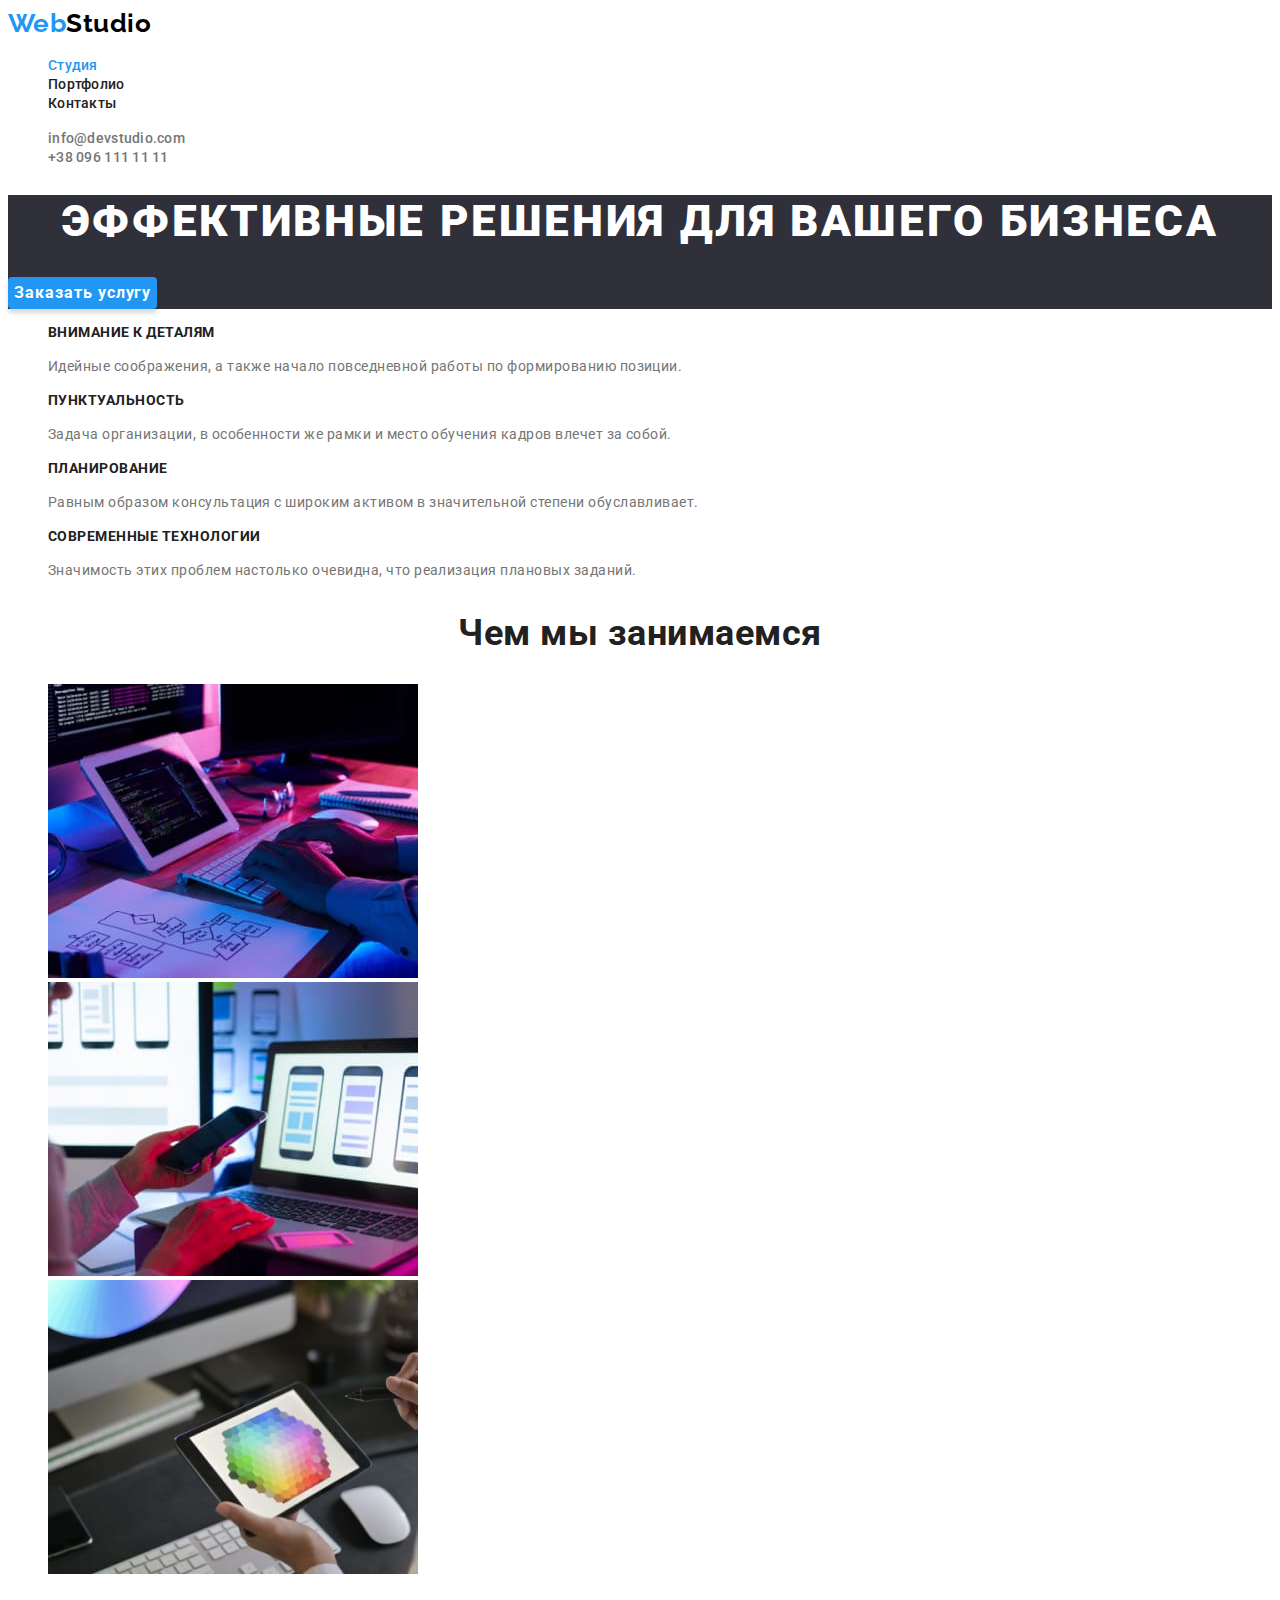
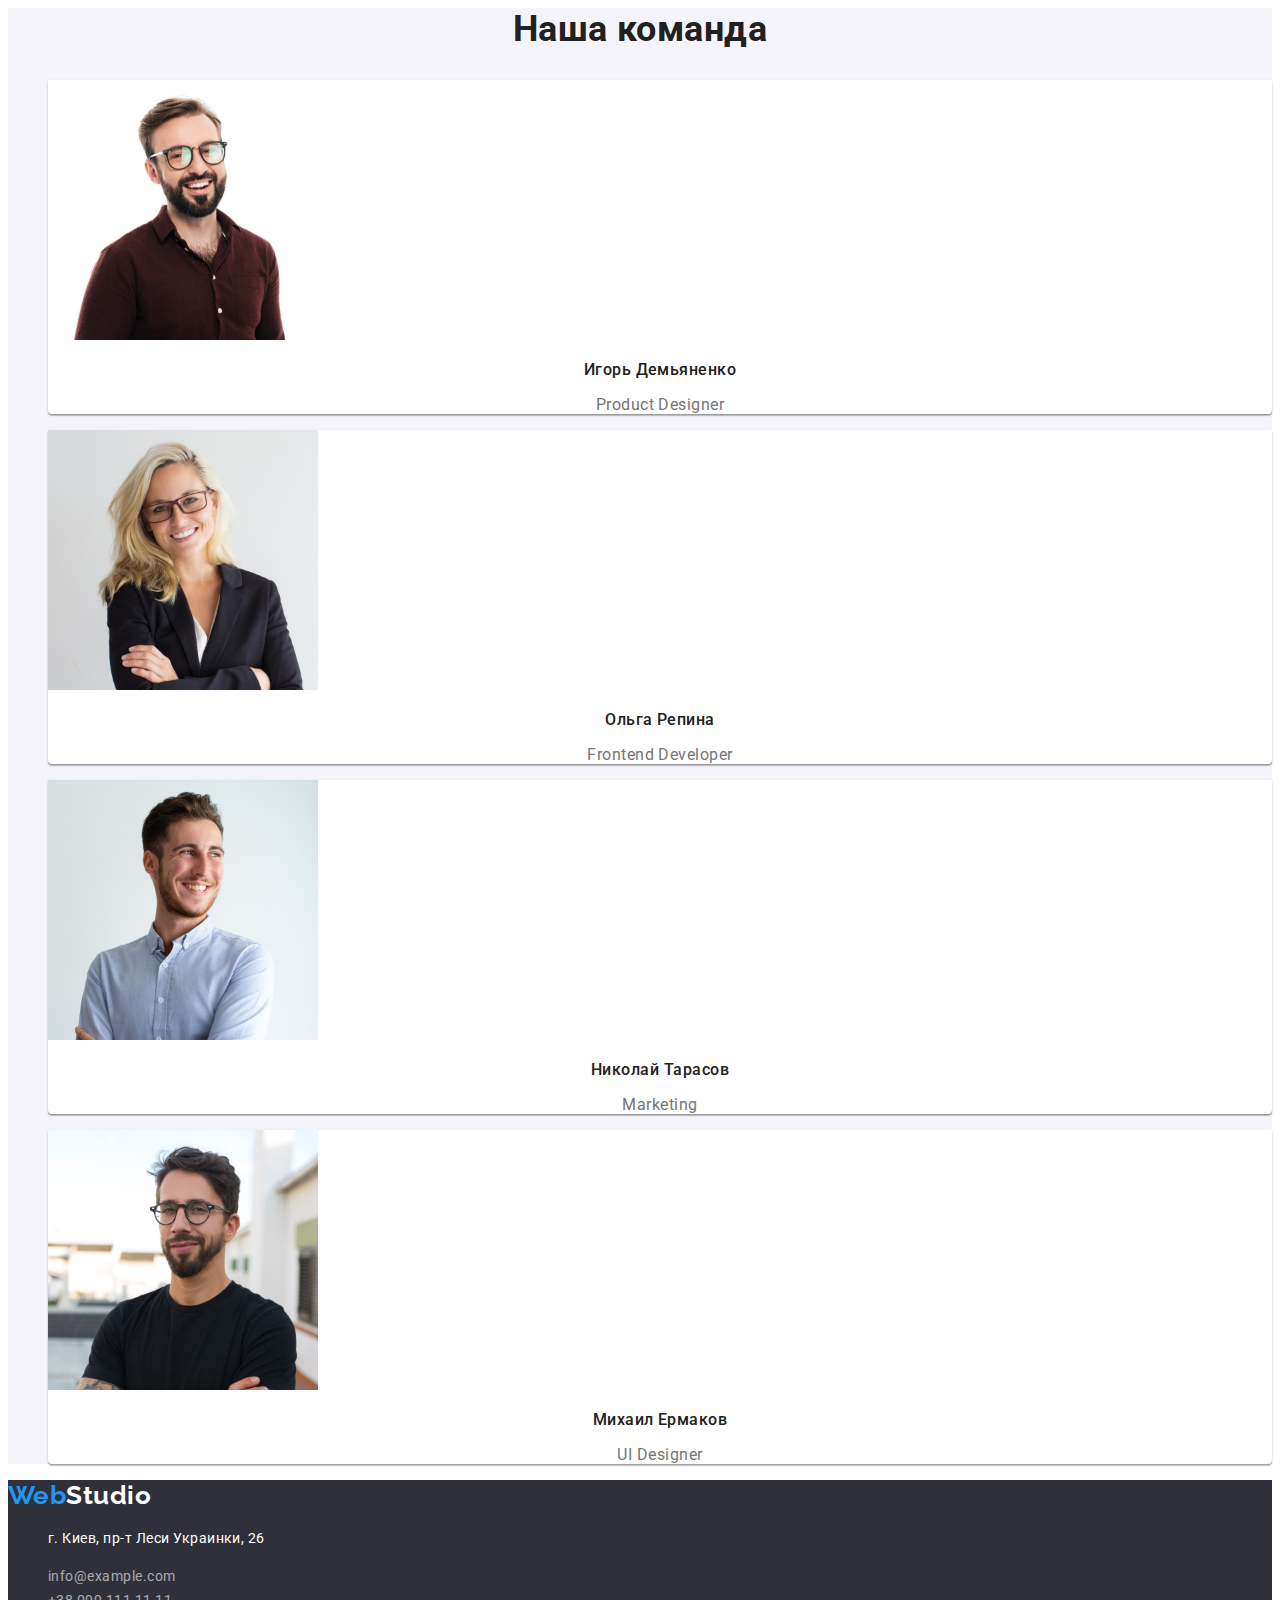
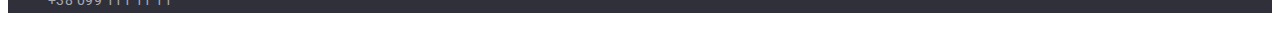
==== index.html @ f36b05f9 "Клонування файлів" ====
<!DOCTYPE html>
<html lang="ru">
<head>
    <meta charset="UTF-8">
    <meta http-equiv="X-UA-Compatible" content="IE=edge">
    <meta name="viewport" content="width=device-width, initial-scale=1.0">
    <title>WebStudio</title>
    <link rel="preconnect" href="https://fonts.googleapis.com">
    <link rel="preconnect" href="https://fonts.gstatic.com" crossorigin>
    <link href="https://fonts.googleapis.com/css2?family=Raleway:wght@700&family=Roboto:wght@400;500;700;900&display=swap"
        rel="stylesheet">
    <link rel="stylesheet" href="./css/style.css">
</head>

<body>

    <header>

        <nav>
            <a class="logo" href="./index.html">Web<span class="logo-black">Studio</span></a>
            <ul class="menu list">
                <li><a href="./index.html" class="link current">Студия</a></li>
                <li><a href="./portfolio.html" class="link">Портфолио</a></li>
                <li><a href="" class="link">Контакты</a></li>
            </ul>
        </nav>

        <ul class="contacts-header list">
            <li><a href="mailto:info@devstudio.com" class="link">info@devstudio.com</a></li>
            <li><a href="tel:+380961111111" class="link">+38 096 111 11 11</a></li>
        </ul>
        
    </header>

    <main>
    <!--Hero-->
        <section class="hero">
            <h1 class="hero-title">Эффективные решения для вашего бизнеса</h1>
            <button type="button" class="hero-button">Заказать услугу</button>
        </section>

        <!--Особенности-->
        <section>
            <h2 class="features">Преимущества (скроется)</h2>
            <ul class="list">
                <li>
                    <h3 class="features-title">Внимание к деталям</h3>
                    <p class="features-text">Идейные соображения, а также начало повседневной работы по формированию позиции.</p>
                </li>
                <li>
                    <h3 class="features-title">Пунктуальность</h3>
                    <p class="features-text">Задача организации, в особенности же рамки и место обучения кадров влечет за собой.</p>
                </li>
                <li>
                    <h3 class="features-title">Планирование</h3>
                    <p class="features-text">Равным образом консультация с широким активом в значительной степени обуславливает.</p>
                </li>
                <li>
                    <h3 class="features-title">Современные технологии</h3>
                    <p class="features-text">Значимость этих проблем настолько очевидна, что реализация плановых заданий.</p>
                </li>
            </ul>
        </section>

        <!-- Чем мы занимаемся -->
        <section>
            <h2 class="services-title">Чем мы занимаемся</h2>
            <ul class="list">
                <li><img src="./images/img1.jpg" alt="Разаработка сайта" width="370"></li>
                <li><img src="./images/img2.jpg" alt="Адаптация под мобильный телефон" width="370"></li>
                <li><img src="./images/img3.jpg" alt="Разработка дизайна" width="370"></li>

            </ul>
        </section>

        <!-- Команда -->
        <section class="team">
            <h2 class="team-title">Наша команда</h2>
                <ul class="list">
                    <li class="team-list">
                        <img src="./images/img4.jpg" alt="Фото Игорь Демьяненко" width="270">
                        <h3 class="team-name">Игорь Демьяненко</h3>
                        <p class="team-job">Product Designer</p>
                    </li>
                    <li class="team-list">
                        <img src="./images/img5.jpg" alt="Фото Ольга Репина" width="270">
                        <h3 class="team-name">Ольга Репина</h3>
                        <p class="team-job">Frontend Developer</p>
                    </li>
                    <li class="team-list">
                        <img src="./images/img6.jpg" alt="Фото Николай Тарасов" width="270">
                        <h3 class="team-name">Николай Тарасов</h3>
                        <p class="team-job">Marketing</p>
                    </li>
                    <li class="team-list">
                        <img src="./images/img7.jpg" alt="Фото Михаил Ермаков" width="270">
                        <h3 class="team-name">Михаил Ермаков</h3>
                        <p class="team-job">UI Designer</p>
                    </li>
                </ul>
        </section>
    </main>
    
    <footer class="footer">
        <a class="logo" href="./index.html">Web<span class="logo-white">Studio</span></a>
        <address>
            <ul class="list">
                <li><p class="footer-adress">г. Киев, пр-т Леси Украинки, 26</p></li>
                <li><a class="contacts-footer" href="mailto:info@example.com">info@example.com</a></li>
                <li><a class="contacts-footer" href="tel:+380991111111">+38 099 111 11 11</a></li>
            </ul>
        </address>
    </footer>
    
</body>
</html>
---- css/style.css ----
:root {
    --primary-text-color: #757575;
    --secondary-text-color: rgba(255, 255, 255, 0.6);
    --white-color: #FFFFFF;
    --title-text-color: #212121;
    --accent-color: #2196F3;
    --accent-color-hover: #188CE8;
    --logo-color: #000000;
    --dark-font-color: #2F303A;
    --light-font-color: #F5F4FA;
}

body {
    font-family: roboto, sans-serif;
    letter-spacing: 0.03em;
    background-color: var(--white-color);
    color: var(--title-text-color);
}

.list {
    list-style: none;
}

/* logo */
.logo {
    font-family: 'Raleway';
    font-weight: 700;
    font-size: 26px;
    line-height: 1.19;
    text-decoration: none;

    color: var(--accent-color);
    }

.logo .logo-black {
    color: var(--logo-color);
}

.logo .logo-white {
    color: var(--white-color);
}

/* menu */
.menu .link {
    font-weight: 500;
    font-size: 14px;
    line-height: 1.14;
    letter-spacing: 0.02em;
    text-decoration: none;

    color: var(--title-text-color);
}

.menu .current {
    color: var(--accent-color);
}

.menu .link:hover,
.menu .link:focus,
.menu .link:active {
    color: var(--accent-color);
}

/* contacts */
.contacts-header .link {
    font-size: 14px;
    font-weight: 500;
    line-height: 1.14;
    letter-spacing: 0.02em;
    text-decoration: none;
        
    color: var(--primary-text-color)
}

.contacts-header .link:hover,
.contacts-header .link:focus,
.contacts-header .link:active {
    color: var(--accent-color);
}

/* hero footer */
.hero,
.footer {
    background-color: var(--dark-font-color);
}

.hero-title {
    font-weight: 900;
    font-size: 44px;
    line-height: 1.36x;
    text-align: center;
    letter-spacing: 0.06em;
    text-transform: uppercase;
    
    color: var(--white-color)
}

.hero-button {
    font-family: inherit;
    font-weight: 700;
    font-size: 16px;
    line-height: 1.88;
    text-align: center;
    letter-spacing: 0.06em;
    cursor: pointer;
    
    color: var(--white-color);
    background: var(--accent-color);
    box-shadow: 0px 4px 4px rgba(0, 0, 0, 0.15);
    border-radius: 4px;
    border: none;
}

.hero-button:hover,
.hero-button:focus,
.hero-button:active {
    background: var(--accent-color-hover);
}

/* features */
.features,
.portfolio-title {
    display: none;
}

.features-title {
    font-weight: 700;
    font-size: 14px;
    line-height: 1.14;
    text-transform: uppercase;
}

.features-text {
    font-size: 14px;
    line-height: 1.71;

    color:var(--primary-text-color);
}

/* services + team*/
.services-title,
.team-title {
    font-weight: 700;
    font-size: 36px;
    line-height: 1.17;
    text-align: center;
}

.team {
    background: var(--light-font-color);
}

.team-list {
    background: var(--white-color);

    box-shadow: 0px 1px 3px rgba(0, 0, 0, 0.12), 0px 1px 1px rgba(0, 0, 0, 0.14), 0px 2px 1px rgba(0, 0, 0, 0.2);
    border-radius: 0px 0px 4px 4px;
}

.team-name {
    font-weight: 500;
    font-size: 16px;
    line-height: 1.19;
    text-align: center;
}

.team-job {
    font-size: 16px;
    line-height: 1.19;
    text-align: center;
    
    color: var(--primary-text-color);
}

/* footer */
.footer-adress {
    font-style: normal;
    font-size: 14px;
    line-height: 1.71;
    
    color: var(--white-color);
}

.contacts-footer {
    font-style: normal;
    font-size: 14px;
    line-height: 1.71;
    text-decoration: none;
    
    color: var(--secondary-text-color);
}

.contacts-footer:hover,
.contacts-footer:focus,
.contacts-footer:active {
    color: var(--accent-color);
}

/* portfolio */
.portfolio-button {
    font-family: inherit;
    font-weight: 500;
    font-size: 16px;
    line-height: 1.62;
    text-align: center;
    cursor: pointer;

    background: var(--light-font-color);
    border-radius: 4px;
    border: none;
}

.portfolio-button:hover,
.portfolio-button:focus,
.portfolio-button:active {
    background: var(--accent-color);
    color: var(--white-color);
    box-shadow: 0px 3px 1px rgba(0, 0, 0, 0.1), 0px 1px 2px rgba(0, 0, 0, 0.08), 0px 2px 2px rgba(0, 0, 0, 0.12);
    border-radius: 4px;
}

.portfolio-name {
    font-weight: 700;
    font-size: 18px;
    line-height: 2;
    letter-spacing: 0.06em;
}

.portfolio-product {
    font-size: 16px;
    line-height: 1.88;
    
    color: var(--primary-text-color);
}

.portfolio-card {
    background: var(--white-color);
    border: 1px solid #EEEEEE;
}
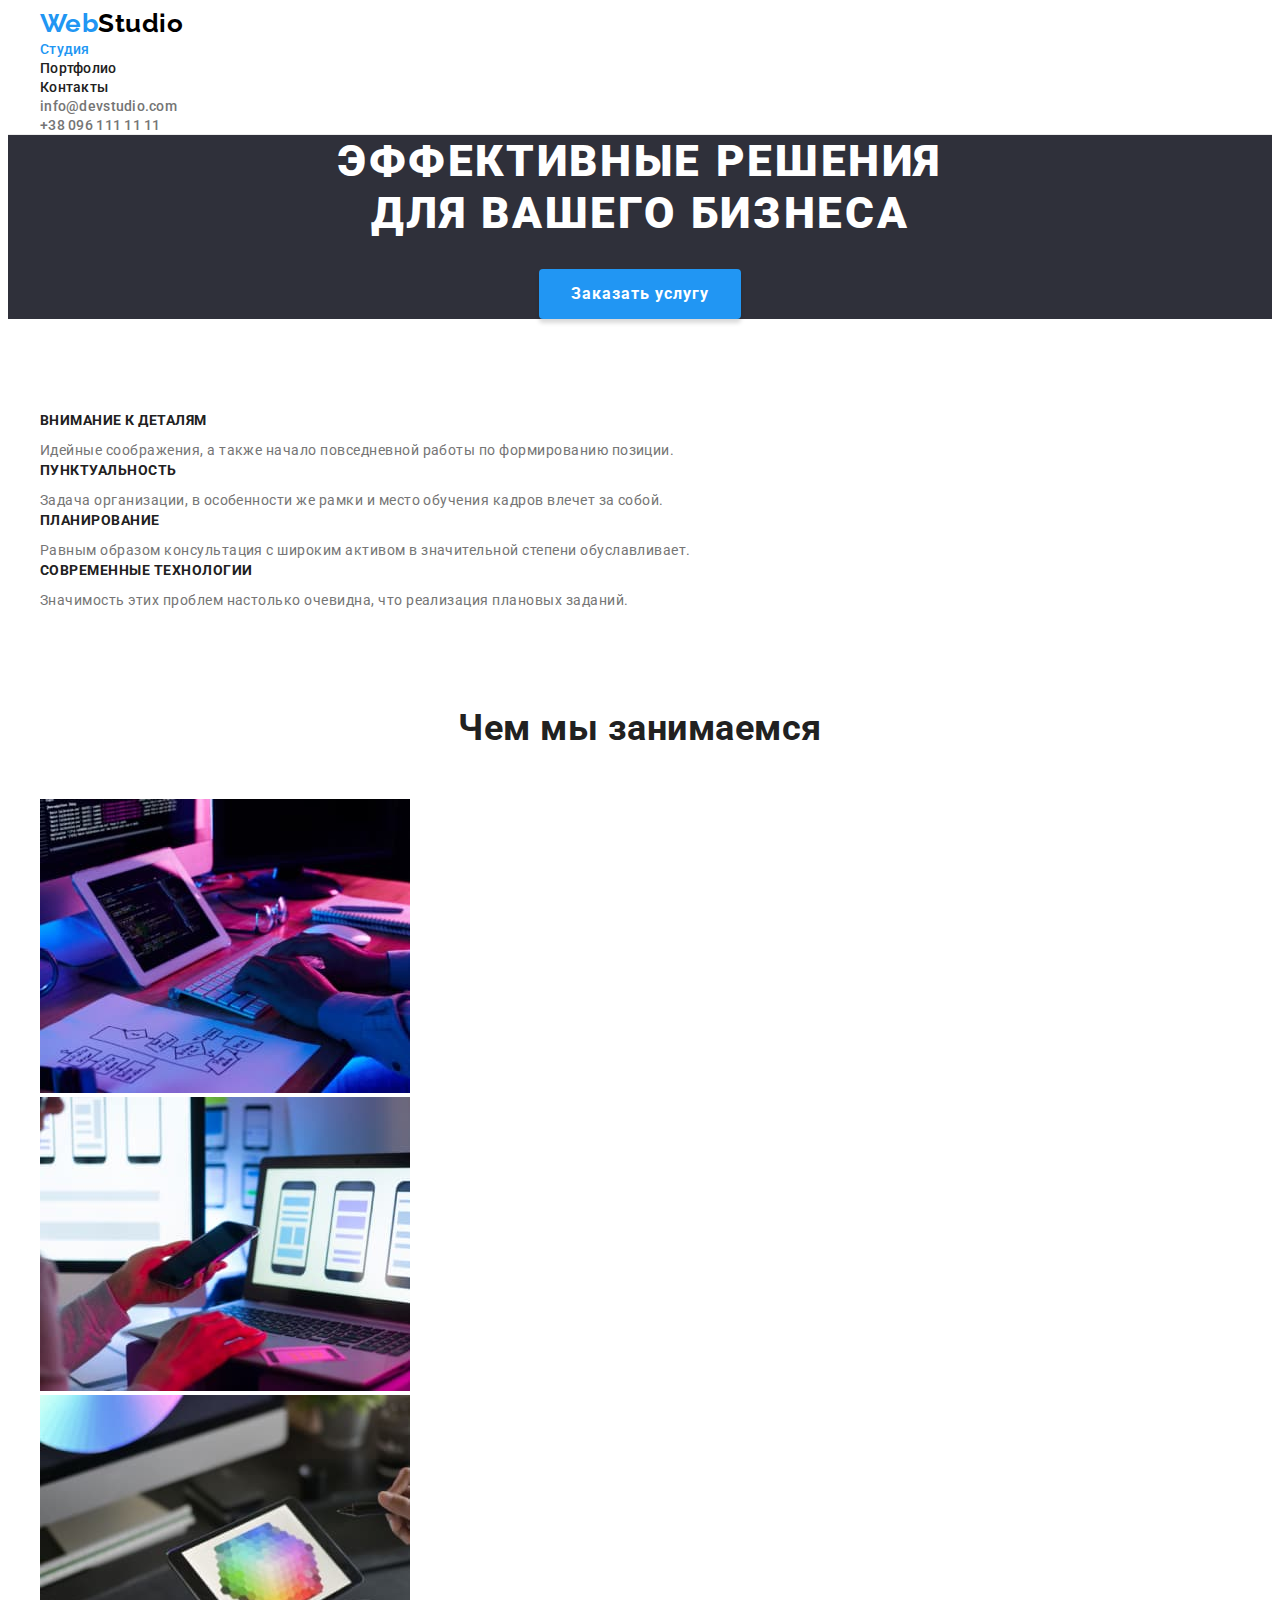
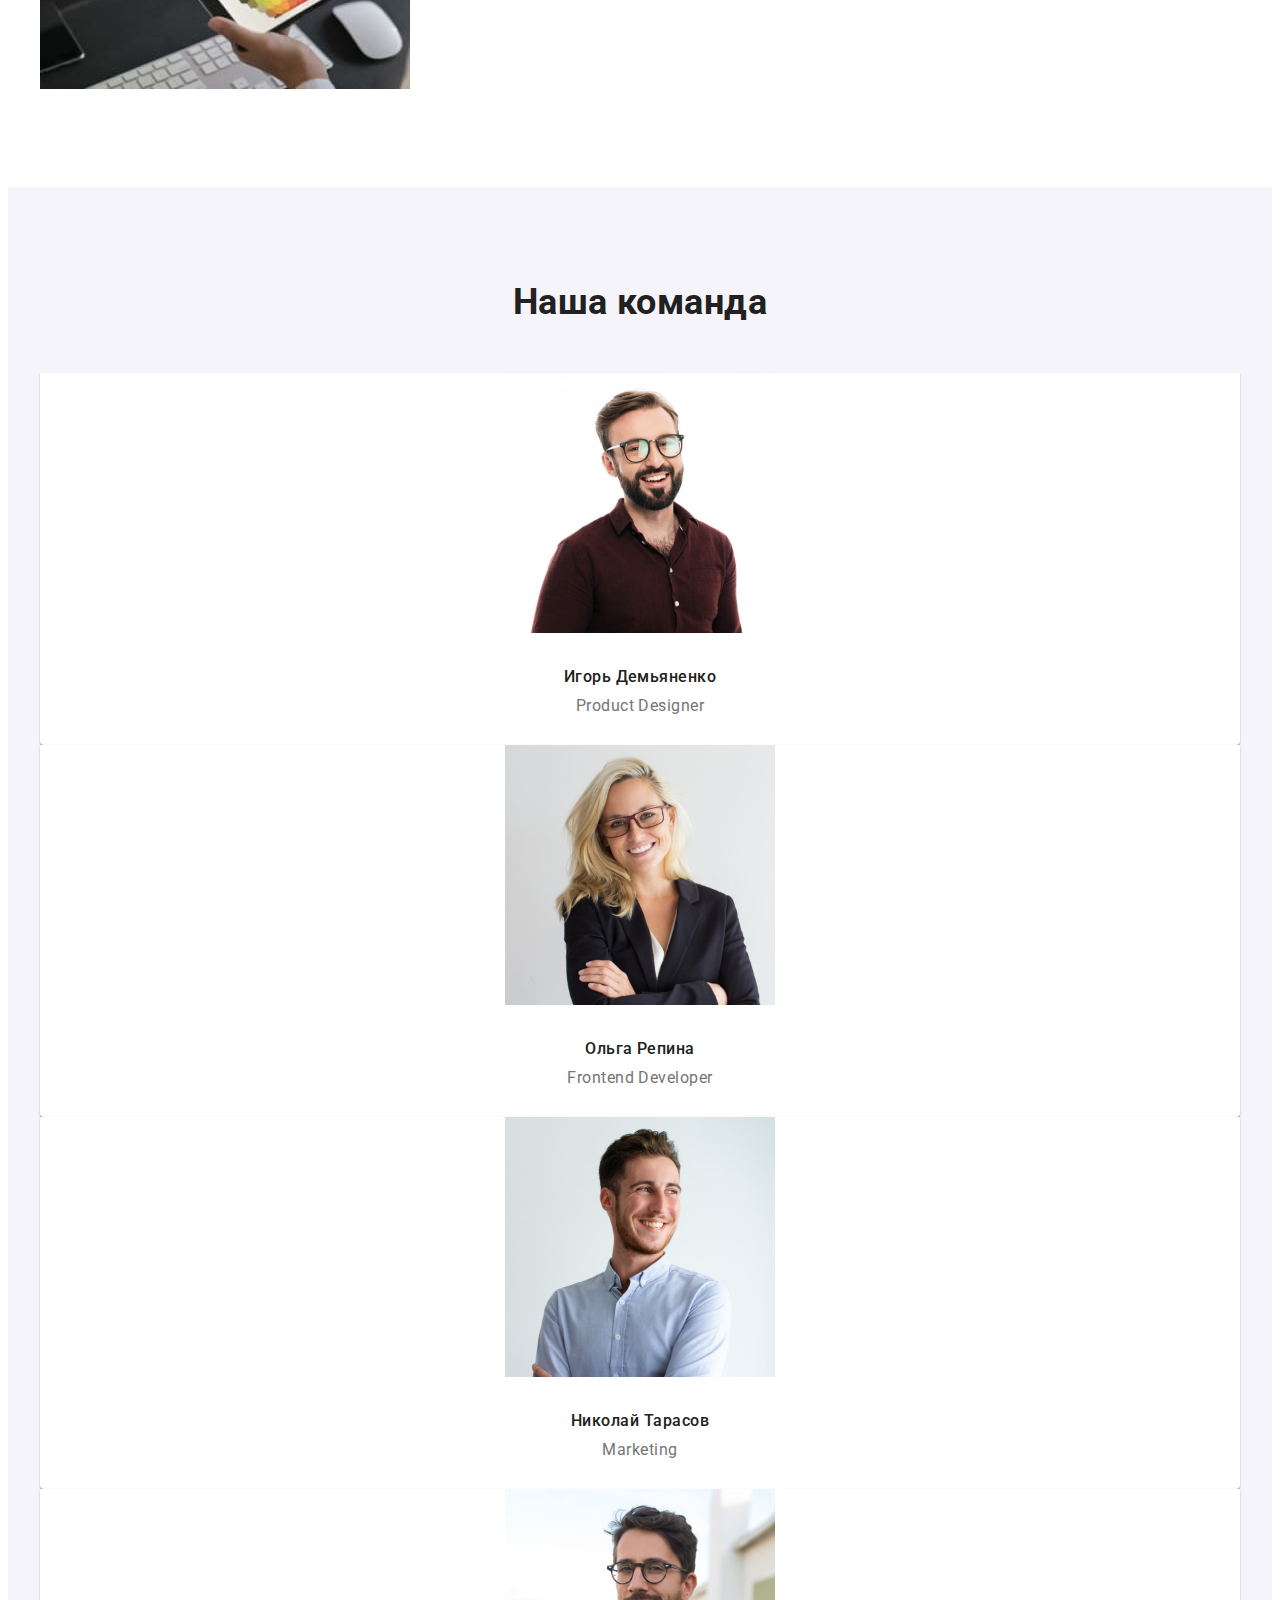
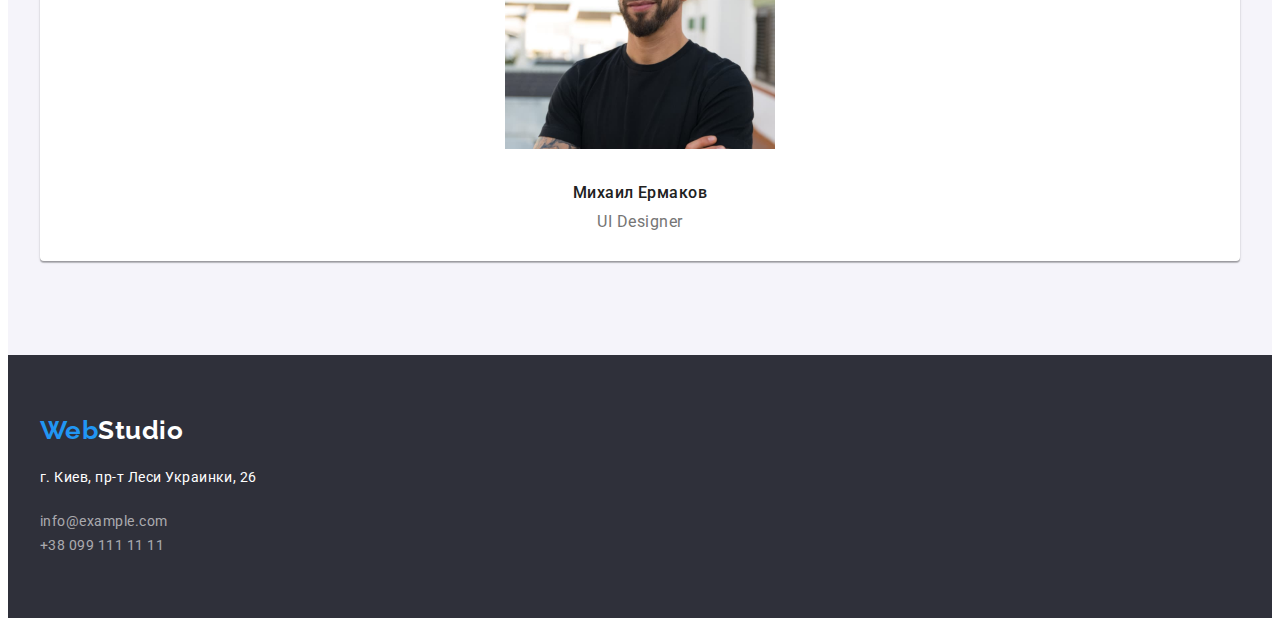
==== commit cb9863c0: "Розмітка блоковї моделі" ====
--- a/index.html
+++ b/index.html
@@ -9,107 +9,122 @@
     <link rel="preconnect" href="https://fonts.gstatic.com" crossorigin>
     <link href="https://fonts.googleapis.com/css2?family=Raleway:wght@700&family=Roboto:wght@400;500;700;900&display=swap"
         rel="stylesheet">
+    <link rel="stylesheet" href="https://cdnjs.cloudflare.com/ajax/libs/modern-normalize/1.1.0/modern-normalize.min.css"
+        integrity="sha512-wpPYUAdjBVSE4KJnH1VR1HeZfpl1ub8YT/NKx4PuQ5NmX2tKuGu6U/JRp5y+Y8XG2tV+wKQpNHVUX03MfMFn9Q=="
+        crossorigin="anonymous" referrerpolicy="no-referrer" />
     <link rel="stylesheet" href="./css/style.css">
 </head>
 
 <body>
 
-    <header>
+    <header class="header">
 
-        <nav>
-            <a class="logo" href="./index.html">Web<span class="logo-black">Studio</span></a>
-            <ul class="menu list">
-                <li><a href="./index.html" class="link current">Студия</a></li>
-                <li><a href="./portfolio.html" class="link">Портфолио</a></li>
-                <li><a href="" class="link">Контакты</a></li>
+        <div class="container">
+            <nav class="header-nav">
+                <a class="logo" href="./index.html">Web<span class="logo-black">Studio</span></a>
+                <ul class="menu list">
+                    <li><a href="./index.html" class="link current">Студия</a></li>
+                    <li><a href="./portfolio.html" class="link">Портфолио</a></li>
+                    <li><a href="" class="link">Контакты</a></li>
+                </ul>
+            </nav>
+        </div>
+        <div class="container">          
+            <ul class="contacts-header list">
+                <li><a href="mailto:info@devstudio.com" class="link">info@devstudio.com</a></li>
+                <li><a href="tel:+380961111111" class="link">+38 096 111 11 11</a></li>
             </ul>
-        </nav>
-
-        <ul class="contacts-header list">
-            <li><a href="mailto:info@devstudio.com" class="link">info@devstudio.com</a></li>
-            <li><a href="tel:+380961111111" class="link">+38 096 111 11 11</a></li>
-        </ul>
+        </div>
         
     </header>
 
     <main>
-    <!--Hero-->
-        <section class="hero">
-            <h1 class="hero-title">Эффективные решения для вашего бизнеса</h1>
-            <button type="button" class="hero-button">Заказать услугу</button>
-        </section>
+        <!--Hero-->
+            <section class="hero">
+                <div class="container">
+                    <h1 class="hero-title">Эффективные решения<br>для вашего бизнеса</h1>
+                    <button type="button" class="hero-button">Заказать услугу</button>
+                </div>
+            </section>
 
         <!--Особенности-->
-        <section>
-            <h2 class="features">Преимущества (скроется)</h2>
-            <ul class="list">
-                <li>
-                    <h3 class="features-title">Внимание к деталям</h3>
-                    <p class="features-text">Идейные соображения, а также начало повседневной работы по формированию позиции.</p>
-                </li>
-                <li>
-                    <h3 class="features-title">Пунктуальность</h3>
-                    <p class="features-text">Задача организации, в особенности же рамки и место обучения кадров влечет за собой.</p>
-                </li>
-                <li>
-                    <h3 class="features-title">Планирование</h3>
-                    <p class="features-text">Равным образом консультация с широким активом в значительной степени обуславливает.</p>
-                </li>
-                <li>
-                    <h3 class="features-title">Современные технологии</h3>
-                    <p class="features-text">Значимость этих проблем настолько очевидна, что реализация плановых заданий.</p>
-                </li>
-            </ul>
-        </section>
-
+        <div class="container">
+            <section class="section">
+                <h2 class="features">Преимущества (скроется)</h2>
+                <ul class="list">
+                    <li>
+                        <h3 class="features-title">Внимание к деталям</h3>
+                        <p class="features-text">Идейные соображения, а также начало повседневной работы по формированию позиции.
+                        </p>
+                    </li>
+                    <li>
+                        <h3 class="features-title">Пунктуальность</h3>
+                        <p class="features-text">Задача организации, в особенности же рамки и место обучения кадров влечет за собой.
+                        </p>
+                    </li>
+                    <li>
+                        <h3 class="features-title">Планирование</h3>
+                        <p class="features-text">Равным образом консультация с широким активом в значительной степени обуславливает.
+                        </p>
+                    </li>
+                    <li>
+                        <h3 class="features-title">Современные технологии</h3>
+                        <p class="features-text">Значимость этих проблем настолько очевидна, что реализация плановых заданий.</p>
+                    </li>
+                </ul>
         <!-- Чем мы занимаемся -->
-        <section>
-            <h2 class="services-title">Чем мы занимаемся</h2>
-            <ul class="list">
-                <li><img src="./images/img1.jpg" alt="Разаработка сайта" width="370"></li>
-                <li><img src="./images/img2.jpg" alt="Адаптация под мобильный телефон" width="370"></li>
-                <li><img src="./images/img3.jpg" alt="Разработка дизайна" width="370"></li>
-
-            </ul>
-        </section>
+                <h2 class="services-title">Чем мы занимаемся</h2>
+                <ul class="list">
+                    <li><img src="./images/img1.jpg" alt="Разаработка сайта" width="370"></li>
+                    <li><img src="./images/img2.jpg" alt="Адаптация под мобильный телефон" width="370"></li>
+                    <li><img src="./images/img3.jpg" alt="Разработка дизайна" width="370"></li>
+                </ul>
+            </section>
+        </div>
 
         <!-- Команда -->
-        <section class="team">
-            <h2 class="team-title">Наша команда</h2>
+        <div class="team">
+            <section class="section container">
+                <h2 class="team-title">Наша команда</h2>
                 <ul class="list">
                     <li class="team-list">
-                        <img src="./images/img4.jpg" alt="Фото Игорь Демьяненко" width="270">
+                        <img class="team-picture" src="./images/img4.jpg" alt="Фото Игорь Демьяненко" width="270">
                         <h3 class="team-name">Игорь Демьяненко</h3>
                         <p class="team-job">Product Designer</p>
                     </li>
                     <li class="team-list">
-                        <img src="./images/img5.jpg" alt="Фото Ольга Репина" width="270">
+                        <img class="team-picture" src="./images/img5.jpg" alt="Фото Ольга Репина" width="270">
                         <h3 class="team-name">Ольга Репина</h3>
                         <p class="team-job">Frontend Developer</p>
                     </li>
                     <li class="team-list">
-                        <img src="./images/img6.jpg" alt="Фото Николай Тарасов" width="270">
+                        <img class="team-picture" src="./images/img6.jpg" alt="Фото Николай Тарасов" width="270">
                         <h3 class="team-name">Николай Тарасов</h3>
                         <p class="team-job">Marketing</p>
                     </li>
                     <li class="team-list">
-                        <img src="./images/img7.jpg" alt="Фото Михаил Ермаков" width="270">
+                        <img class="team-picture" src="./images/img7.jpg" alt="Фото Михаил Ермаков" width="270">
                         <h3 class="team-name">Михаил Ермаков</h3>
                         <p class="team-job">UI Designer</p>
                     </li>
                 </ul>
-        </section>
+            </section>
+        </div>
     </main>
     
     <footer class="footer">
-        <a class="logo" href="./index.html">Web<span class="logo-white">Studio</span></a>
-        <address>
-            <ul class="list">
-                <li><p class="footer-adress">г. Киев, пр-т Леси Украинки, 26</p></li>
-                <li><a class="contacts-footer" href="mailto:info@example.com">info@example.com</a></li>
-                <li><a class="contacts-footer" href="tel:+380991111111">+38 099 111 11 11</a></li>
-            </ul>
-        </address>
+        <div class="container">
+            <a class="logo logo-footer" href="./index.html">Web<span class="logo-white">Studio</span></a>
+            <address>
+                <ul class="list">
+                    <li>
+                        <p class="footer-adress">г. Киев, пр-т Леси Украинки, 26</p>
+                    </li>
+                    <li><a class="contacts-footer" href="mailto:info@example.com">info@example.com</a></li>
+                    <li><a class="contacts-footer tel-footer" href="tel:+380991111111">+38 099 111 11 11</a></li>
+                </ul>
+            </address>
+        </div>
     </footer>
     
 </body>
--- a/css/style.css
+++ b/css/style.css
@@ -8,6 +8,7 @@
     --logo-color: #000000;
     --dark-font-color: #2F303A;
     --light-font-color: #F5F4FA;
+    --border-header-color: #ECECEC;
 }
 
 body {
@@ -17,11 +18,41 @@
     color: var(--title-text-color);
 }
 
+h1,
+h2,
+h3,
+h4,
+h5,
+h6,
+p,
+ul {
+    margin: 0;
+}
+
+.container {
+    width: 1200px;
+    padding-left: 15px;
+    padding-right: 15px;
+    
+    margin-left: auto;
+    margin-right: auto;
+}
+
 .list {
+    padding: 0;
+    margin: 0;
     list-style: none;
 }
+.section {
+    padding-top: 94px;
+    padding-bottom: 94px;
+}
 
 /* logo */
+.header {
+    border-bottom: 1px solid var(--border-header-color);
+}
+
 .logo {
     font-family: 'Raleway';
     font-weight: 700;
@@ -84,11 +115,16 @@
     background-color: var(--dark-font-color);
 }
 
+.hero {
+    text-align: center;
+}
+
 .hero-title {
+    margin-bottom: 30px;
+    
     font-weight: 900;
     font-size: 44px;
     line-height: 1.36x;
-    text-align: center;
     letter-spacing: 0.06em;
     text-transform: uppercase;
     
@@ -96,6 +132,8 @@
 }
 
 .hero-button {
+    padding: 10px 32px;
+    
     font-family: inherit;
     font-weight: 700;
     font-size: 16px;
@@ -120,10 +158,21 @@
 /* features */
 .features,
 .portfolio-title {
-    display: none;
+    position: absolute;
+    width: 1px;
+    height: 1px;
+    margin: -1px;
+    border: 0;
+    padding: 0;
+    white-space: nowrap;
+    clip-path: inset(100%);
+    clip: rect(0 0 0 0);
+    overflow: hidden;
 }
 
 .features-title {
+    margin-bottom: 10px;
+    
     font-weight: 700;
     font-size: 14px;
     line-height: 1.14;
@@ -138,8 +187,14 @@
 }
 
 /* services + team*/
+.services-title {
+    margin-top: 94px;
+}
+
 .services-title,
 .team-title {
+    margin-bottom: 50px;
+
     font-weight: 700;
     font-size: 36px;
     line-height: 1.17;
@@ -150,7 +205,12 @@
     background: var(--light-font-color);
 }
 
+.team-picture {
+    margin-bottom: 30px;
+}
+
 .team-list {
+    text-align: center;
     background: var(--white-color);
 
     box-shadow: 0px 1px 3px rgba(0, 0, 0, 0.12), 0px 1px 1px rgba(0, 0, 0, 0.14), 0px 2px 1px rgba(0, 0, 0, 0.2);
@@ -158,6 +218,8 @@
 }
 
 .team-name {
+    margin-bottom: 10px;
+    
     font-weight: 500;
     font-size: 16px;
     line-height: 1.19;
@@ -165,15 +227,29 @@
 }
 
 .team-job {
+    display: inline-block;
+    margin-bottom: 30px;
+    
     font-size: 16px;
     line-height: 1.19;
-    text-align: center;
     
     color: var(--primary-text-color);
 }
 
 /* footer */
+.logo-footer {
+    display: inline-block;
+    margin-top: 60px;
+    margin-bottom: 20px;
+}
+
+.footer > ul {
+    display: inline-block;
+}
+
 .footer-adress {
+    margin-bottom: 20px;
+    
     font-style: normal;
     font-size: 14px;
     line-height: 1.71;
@@ -182,6 +258,8 @@
 }
 
 .contacts-footer {
+    display: inline-block;
+    
     font-style: normal;
     font-size: 14px;
     line-height: 1.71;
@@ -196,8 +274,17 @@
     color: var(--accent-color);
 }
 
+.tel-footer {
+    margin-bottom: 60px;
+}
 /* portfolio */
+.portfolio-list-button {
+    margin-bottom: 50px;
+}
+
 .portfolio-button {
+    padding: 6px 22px;
+    
     font-family: inherit;
     font-weight: 500;
     font-size: 16px;
@@ -219,7 +306,13 @@
     border-radius: 4px;
 }
 
+.portfolio-picture {
+    margin-bottom: 20px;
+}
+
 .portfolio-name {
+    margin-bottom: 4px;
+
     font-weight: 700;
     font-size: 18px;
     line-height: 2;
@@ -227,6 +320,8 @@
 }
 
 .portfolio-product {
+    margin-bottom: 20px;
+
     font-size: 16px;
     line-height: 1.88;
     
@@ -234,6 +329,8 @@
 }
 
 .portfolio-card {
+    display: inline-block;
+    
     background: var(--white-color);
     border: 1px solid #EEEEEE;
 }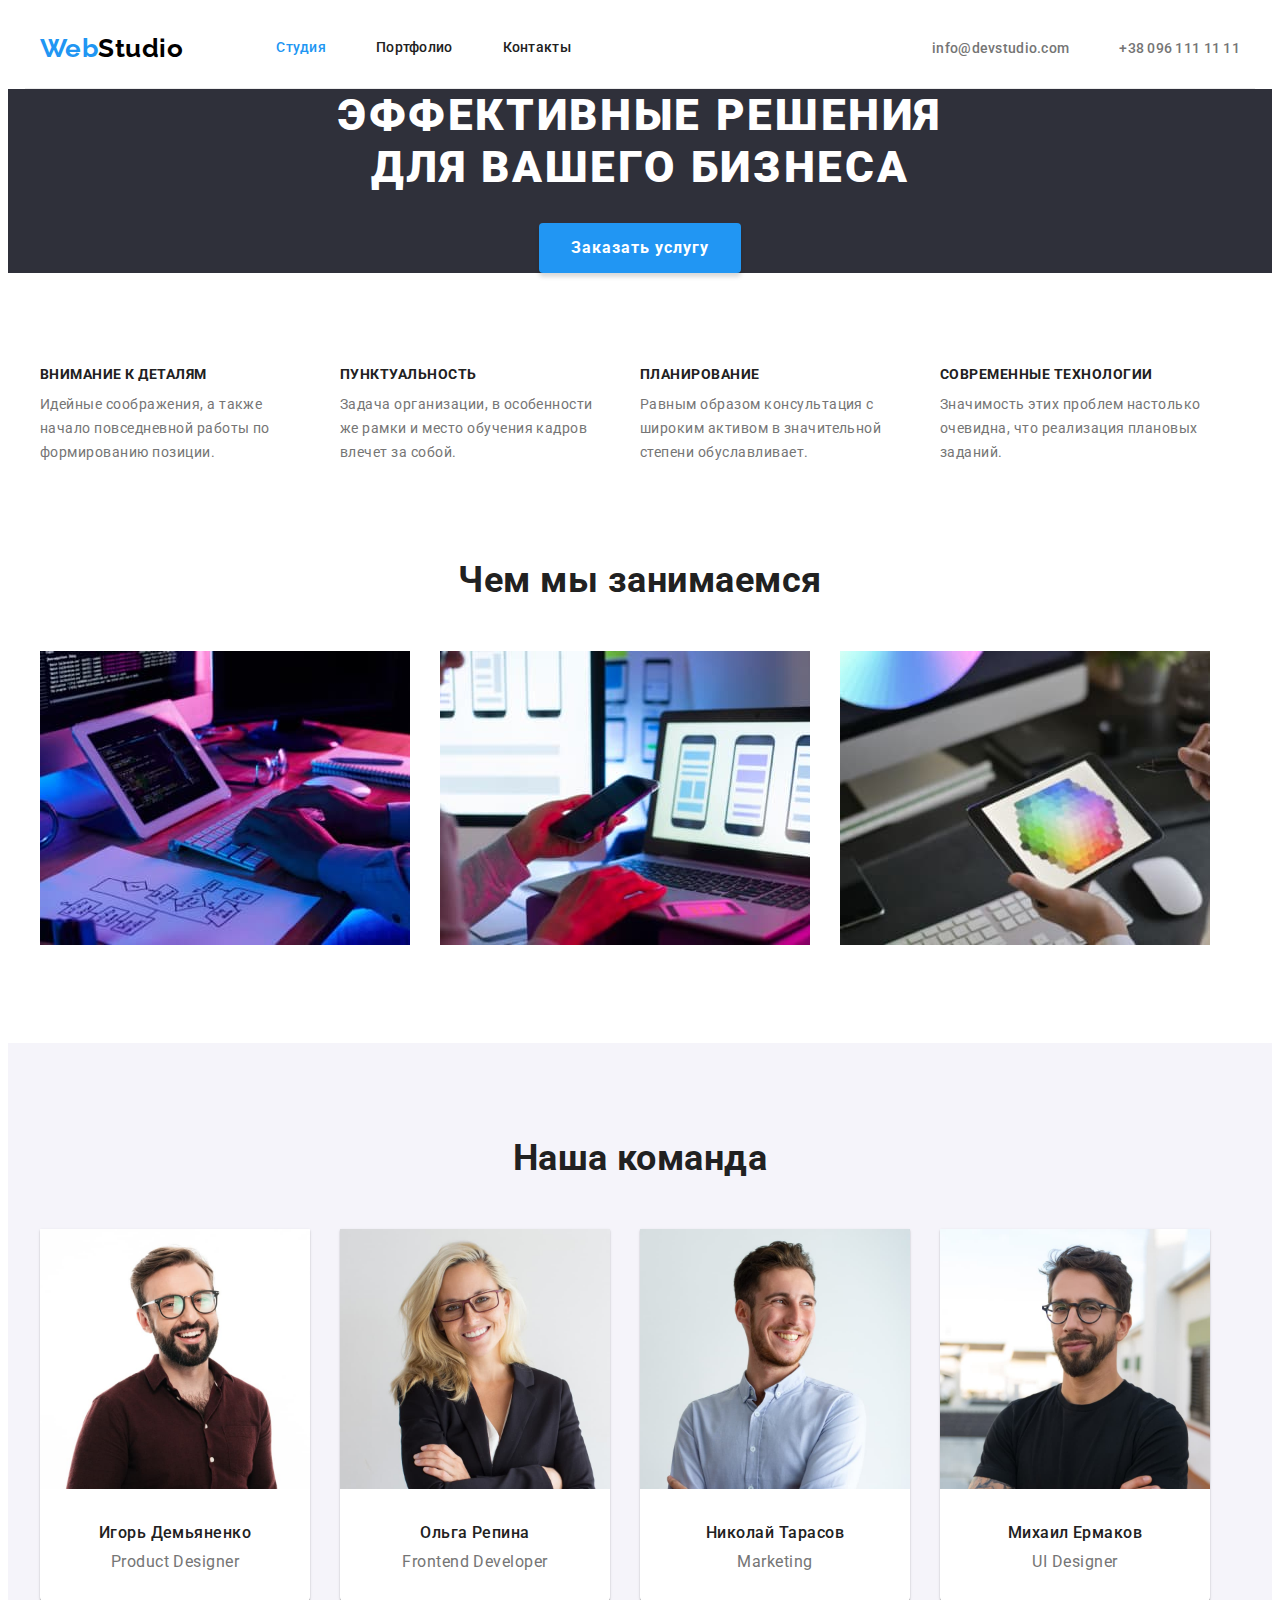
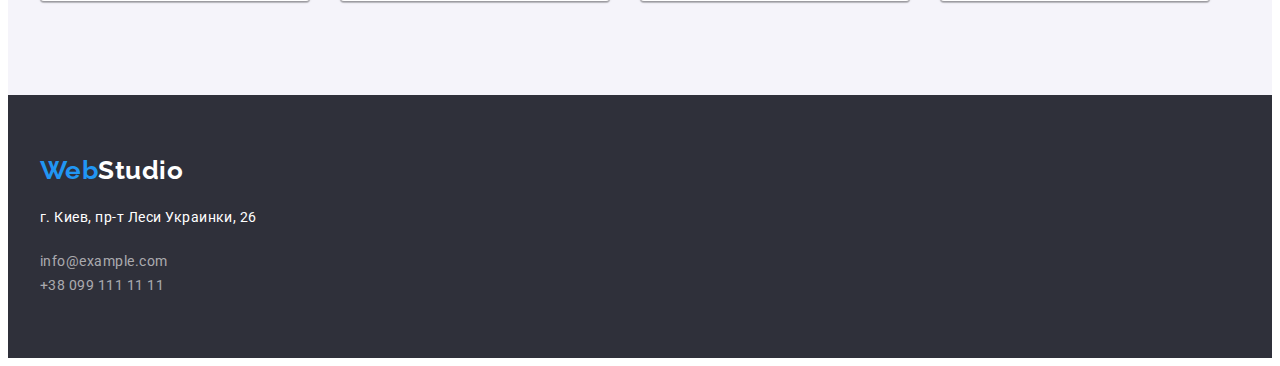
==== commit a100196b: "Блокова модель + Flexbox" ====
--- a/index.html
+++ b/index.html
@@ -17,22 +17,22 @@
 
 <body>
 
-    <header class="header">
+    <header class="container header container-header-nav">
 
-        <div class="container">
+        <div class="">
             <nav class="header-nav">
                 <a class="logo" href="./index.html">Web<span class="logo-black">Studio</span></a>
                 <ul class="menu list">
-                    <li><a href="./index.html" class="link current">Студия</a></li>
-                    <li><a href="./portfolio.html" class="link">Портфолио</a></li>
-                    <li><a href="" class="link">Контакты</a></li>
+                    <li class="item"><a href="./index.html" class="link current">Студия</a></li>
+                    <li class="item"><a href="./portfolio.html" class="link">Портфолио</a></li>
+                    <li class="item"><a href="" class="link">Контакты</a></li>
                 </ul>
             </nav>
         </div>
-        <div class="container">          
+        <div class="">          
             <ul class="contacts-header list">
-                <li><a href="mailto:info@devstudio.com" class="link">info@devstudio.com</a></li>
-                <li><a href="tel:+380961111111" class="link">+38 096 111 11 11</a></li>
+                <li class="item"><a href="mailto:info@devstudio.com" class="link">info@devstudio.com</a></li>
+                <li class="item"><a href="tel:+380961111111" class="link">+38 096 111 11 11</a></li>
             </ul>
         </div>
         
@@ -51,33 +51,33 @@
         <div class="container">
             <section class="section">
                 <h2 class="features">Преимущества (скроется)</h2>
-                <ul class="list">
-                    <li>
+                <ul class="list features-list">
+                    <li class="item">
                         <h3 class="features-title">Внимание к деталям</h3>
                         <p class="features-text">Идейные соображения, а также начало повседневной работы по формированию позиции.
                         </p>
                     </li>
-                    <li>
+                    <li class="item">
                         <h3 class="features-title">Пунктуальность</h3>
                         <p class="features-text">Задача организации, в особенности же рамки и место обучения кадров влечет за собой.
                         </p>
                     </li>
-                    <li>
+                    <li class="item">
                         <h3 class="features-title">Планирование</h3>
                         <p class="features-text">Равным образом консультация с широким активом в значительной степени обуславливает.
                         </p>
                     </li>
-                    <li>
+                    <li class="item">
                         <h3 class="features-title">Современные технологии</h3>
                         <p class="features-text">Значимость этих проблем настолько очевидна, что реализация плановых заданий.</p>
                     </li>
                 </ul>
         <!-- Чем мы занимаемся -->
                 <h2 class="services-title">Чем мы занимаемся</h2>
-                <ul class="list">
-                    <li><img src="./images/img1.jpg" alt="Разаработка сайта" width="370"></li>
-                    <li><img src="./images/img2.jpg" alt="Адаптация под мобильный телефон" width="370"></li>
-                    <li><img src="./images/img3.jpg" alt="Разработка дизайна" width="370"></li>
+                <ul class="list services-list">
+                    <li class="item"><img src="./images/img1.jpg" alt="Разаработка сайта" width="370"></li>
+                    <li class="item"><img src="./images/img2.jpg" alt="Адаптация под мобильный телефон" width="370"></li>
+                    <li class="item"><img src="./images/img3.jpg" alt="Разработка дизайна" width="370"></li>
                 </ul>
             </section>
         </div>
@@ -86,7 +86,7 @@
         <div class="team">
             <section class="section container">
                 <h2 class="team-title">Наша команда</h2>
-                <ul class="list">
+                <ul class="list team-list-card">
                     <li class="team-list">
                         <img class="team-picture" src="./images/img4.jpg" alt="Фото Игорь Демьяненко" width="270">
                         <h3 class="team-name">Игорь Демьяненко</h3>
--- a/css/style.css
+++ b/css/style.css
@@ -49,8 +49,19 @@
 }
 
 /* logo */
+.header-nav {
+    display: flex;
+    align-items: center;
+}
+
 .header {
     border-bottom: 1px solid var(--border-header-color);
+}
+
+.container-header-nav {
+    display: flex;
+    align-items: center;
+    justify-content: space-between;
 }
 
 .logo {
@@ -72,7 +83,24 @@
 }
 
 /* menu */
+.menu {
+    display: flex;
+    margin-left: 93px;
+}
+
+.menu .item {
+    margin-right: 50px;
+}
+
+.menu .item:last-child {
+    margin-right: 0;
+}
+
 .menu .link {
+    display: block;
+    padding-top: 32px;
+    padding-bottom: 32px;
+    
     font-weight: 500;
     font-size: 14px;
     line-height: 1.14;
@@ -93,6 +121,18 @@
 }
 
 /* contacts */
+.contacts-header {
+    display: flex;
+}
+
+.contacts-header .item {
+    margin-right: 50px;
+}
+
+.contacts-header .item:last-child {
+    margin-right: 0;
+}
+
 .contacts-header .link {
     font-size: 14px;
     font-weight: 500;
@@ -170,6 +210,19 @@
     overflow: hidden;
 }
 
+.features-list {
+    display: flex;
+}
+
+.features-list .item {
+    width: 270px;
+    margin-right: 30px;
+}
+
+.features-list .item:nth-child(4n) {
+    margin-right: 0;
+}
+
 .features-title {
     margin-bottom: 10px;
     
@@ -187,6 +240,18 @@
 }
 
 /* services + team*/
+.services-list {
+    display: flex;
+}
+
+.services-list .item {
+    margin-right: 30px;
+}
+
+.services-list .item:nth-child(3n) {
+    margin-right: 0;
+}
+
 .services-title {
     margin-top: 94px;
 }
@@ -203,6 +268,18 @@
 
 .team {
     background: var(--light-font-color);
+}
+
+.team-list-card {
+    display: flex;
+}
+
+.team-list-card .team-list {
+    margin-right: 30px;
+}
+
+.team-list-card .team-list:nth-child(4n) {
+    margin-right: 0;
 }
 
 .team-picture {
@@ -279,7 +356,17 @@
 }
 /* portfolio */
 .portfolio-list-button {
+    display: flex;
+    justify-content: center;
     margin-bottom: 50px;
+}
+
+.portfolio-list-button .item {
+    margin-right: 8px;
+}
+
+.portfolio-list-button .item:nth-child(5n) {
+    margin-right: 0;
 }
 
 .portfolio-button {
@@ -306,12 +393,18 @@
     border-radius: 4px;
 }
 
+.portfolio-list {
+    display: flex;
+    flex-wrap: wrap;
+}
+
 .portfolio-picture {
     margin-bottom: 20px;
 }
 
 .portfolio-name {
     margin-bottom: 4px;
+    margin-left: 24px;
 
     font-weight: 700;
     font-size: 18px;
@@ -321,7 +414,8 @@
 
 .portfolio-product {
     margin-bottom: 20px;
-
+    margin-left: 24px;    
+    
     font-size: 16px;
     line-height: 1.88;
     
@@ -330,7 +424,18 @@
 
 .portfolio-card {
     display: inline-block;
-    
+    width: 370px;
+    margin-right: 30px;
+    margin-bottom: 30px;
+
     background: var(--white-color);
     border: 1px solid #EEEEEE;
+}
+
+.portfolio-card:nth-child(3n) {
+    margin-right: 0;
+}
+
+.portfolio-card:nth-last-child(-n + 3) {
+    margin-bottom: 0;
 }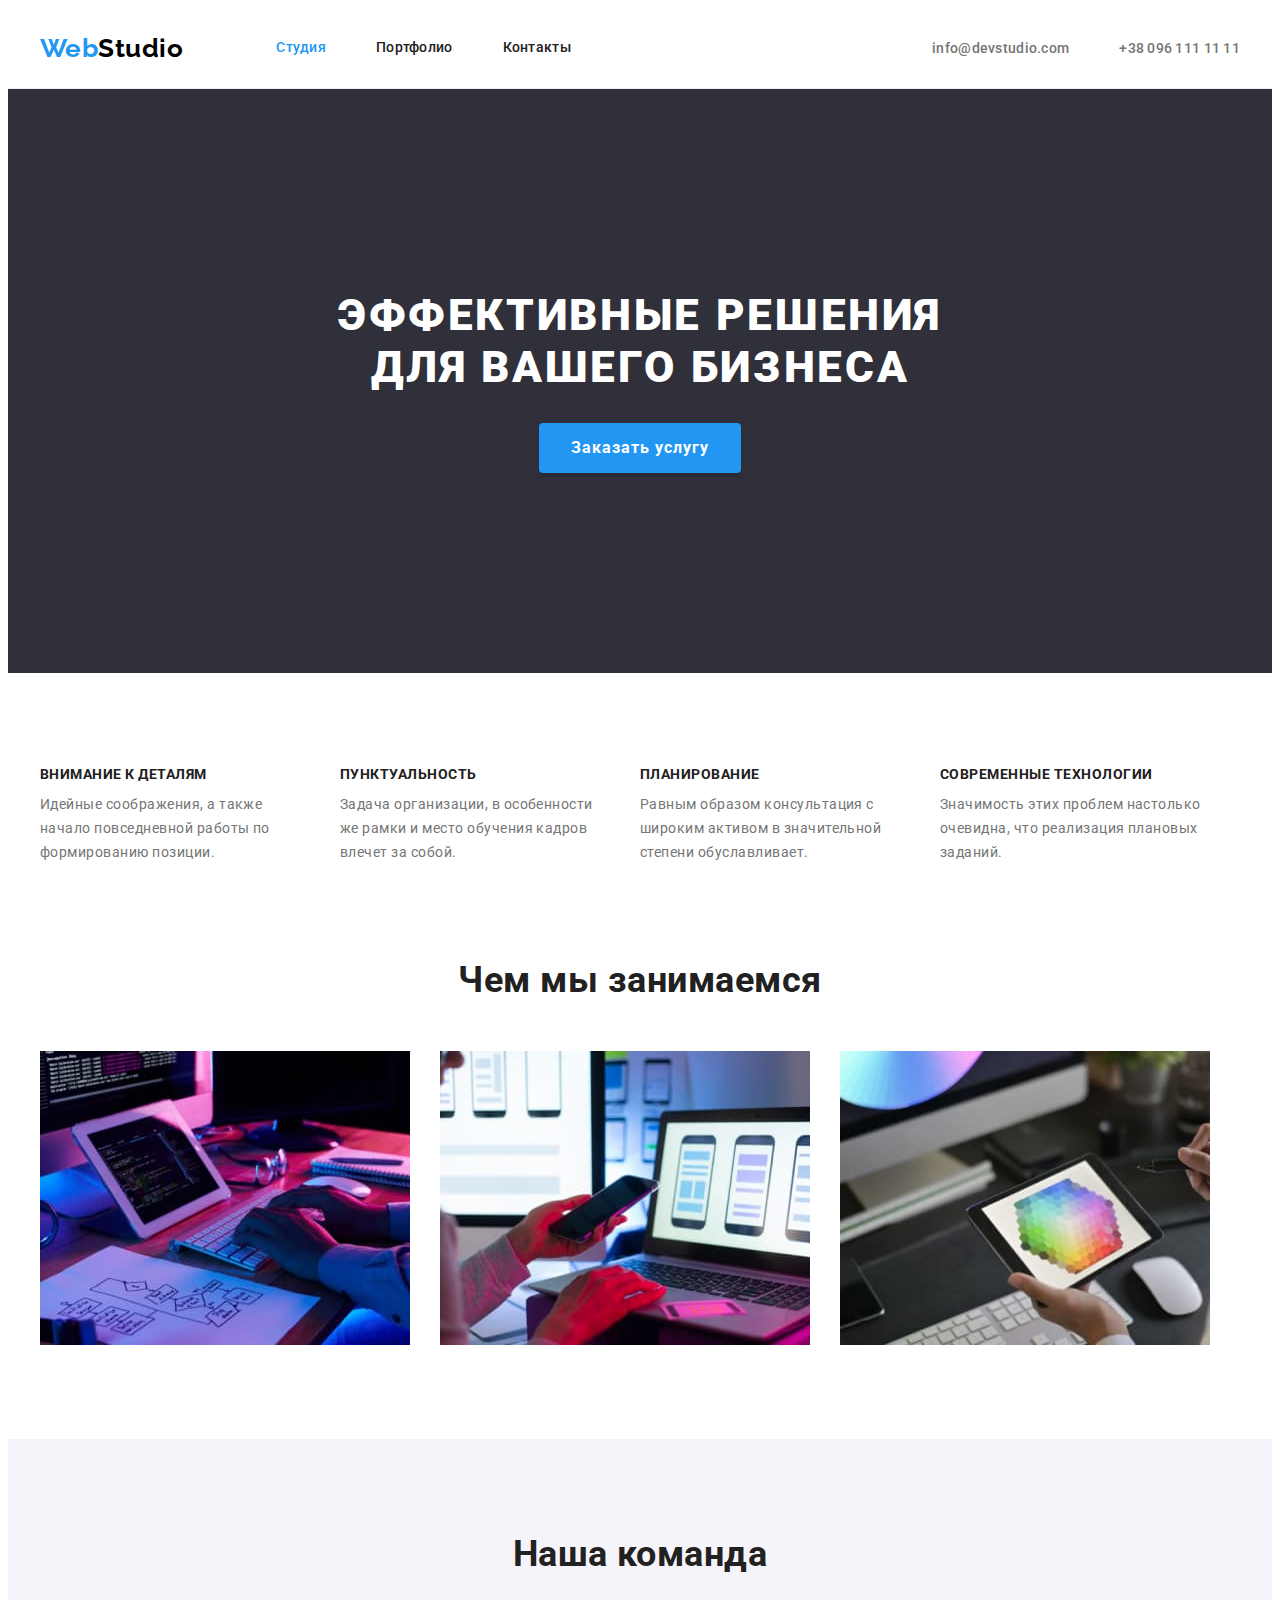
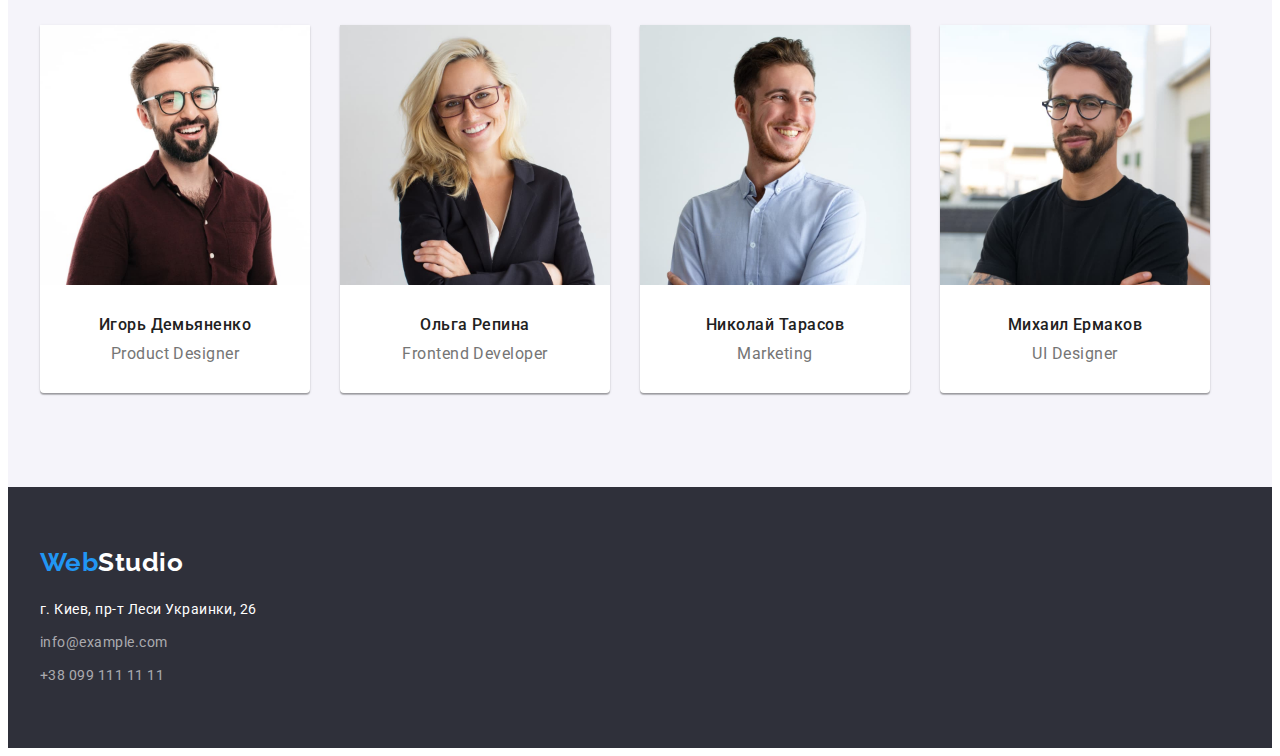
==== commit 0be1c7a9: "Доопрацювання" ====
--- a/index.html
+++ b/index.html
@@ -17,9 +17,8 @@
 
 <body>
 
-    <header class="container header container-header-nav">
-
-        <div class="">
+    <header class="header">
+        <div class="container container-header-nav">
             <nav class="header-nav">
                 <a class="logo" href="./index.html">Web<span class="logo-black">Studio</span></a>
                 <ul class="menu list">
@@ -28,14 +27,11 @@
                     <li class="item"><a href="" class="link">Контакты</a></li>
                 </ul>
             </nav>
-        </div>
-        <div class="">          
             <ul class="contacts-header list">
                 <li class="item"><a href="mailto:info@devstudio.com" class="link">info@devstudio.com</a></li>
                 <li class="item"><a href="tel:+380961111111" class="link">+38 096 111 11 11</a></li>
             </ul>
         </div>
-        
     </header>
 
     <main>
@@ -48,8 +44,8 @@
             </section>
 
         <!--Особенности-->
-        <div class="container">
-            <section class="section">
+        <section class="section">
+            <div class="container">
                 <h2 class="features">Преимущества (скроется)</h2>
                 <ul class="list features-list">
                     <li class="item">
@@ -72,19 +68,23 @@
                         <p class="features-text">Значимость этих проблем настолько очевидна, что реализация плановых заданий.</p>
                     </li>
                 </ul>
+            </div>
+        </section>
         <!-- Чем мы занимаемся -->
+        <section class="section services-section">
+            <div class="container">
                 <h2 class="services-title">Чем мы занимаемся</h2>
                 <ul class="list services-list">
                     <li class="item"><img src="./images/img1.jpg" alt="Разаработка сайта" width="370"></li>
                     <li class="item"><img src="./images/img2.jpg" alt="Адаптация под мобильный телефон" width="370"></li>
                     <li class="item"><img src="./images/img3.jpg" alt="Разработка дизайна" width="370"></li>
                 </ul>
-            </section>
-        </div>
+            </div>
+        </section>
 
         <!-- Команда -->
-        <div class="team">
-            <section class="section container">
+        <section class="section team">
+            <div class="container">
                 <h2 class="team-title">Наша команда</h2>
                 <ul class="list team-list-card">
                     <li class="team-list">
@@ -108,8 +108,8 @@
                         <p class="team-job">UI Designer</p>
                     </li>
                 </ul>
-            </section>
-        </div>
+            </div>
+        </section>
     </main>
     
     <footer class="footer">
@@ -120,8 +120,8 @@
                     <li>
                         <p class="footer-adress">г. Киев, пр-т Леси Украинки, 26</p>
                     </li>
-                    <li><a class="contacts-footer" href="mailto:info@example.com">info@example.com</a></li>
-                    <li><a class="contacts-footer tel-footer" href="tel:+380991111111">+38 099 111 11 11</a></li>
+                    <li class="contacts-list"><a class="contacts-footer" href="mailto:info@example.com">info@example.com</a></li>
+                    <li class="contacts-list"><a class="contacts-footer" href="tel:+380991111111">+38 099 111 11 11</a></li>
                 </ul>
             </address>
         </div>
--- a/css/style.css
+++ b/css/style.css
@@ -29,6 +29,12 @@
     margin: 0;
 }
 
+img {
+    display: block;
+    max-width: 100%;
+    height: auto;
+}
+
 .container {
     width: 1200px;
     padding-left: 15px;
@@ -61,7 +67,6 @@
 .container-header-nav {
     display: flex;
     align-items: center;
-    justify-content: space-between;
 }
 
 .logo {
@@ -123,6 +128,7 @@
 /* contacts */
 .contacts-header {
     display: flex;
+    margin-left: auto;
 }
 
 .contacts-header .item {
@@ -156,6 +162,8 @@
 }
 
 .hero {
+    padding-top: 200px;
+    padding-bottom: 200px;
     text-align: center;
 }
 
@@ -240,6 +248,11 @@
 }
 
 /* services + team*/
+
+.services-section {
+    padding-top: 0;
+}
+
 .services-list {
     display: flex;
 }
@@ -250,10 +263,6 @@
 
 .services-list .item:nth-child(3n) {
     margin-right: 0;
-}
-
-.services-title {
-    margin-top: 94px;
 }
 
 .services-title,
@@ -314,10 +323,23 @@
 }
 
 /* footer */
+
+.footer {
+    padding-top: 60px;
+    padding-bottom: 60px;
+}
+
 .logo-footer {
     display: inline-block;
-    margin-top: 60px;
     margin-bottom: 20px;
+}
+
+.contacts-list {
+    margin-bottom: 9px;
+}
+
+.contacts-list:last-child {
+    margin-bottom: 0;
 }
 
 .footer > ul {
@@ -325,8 +347,8 @@
 }
 
 .footer-adress {
-    margin-bottom: 20px;
-    
+    margin-bottom: 9px;
+
     font-style: normal;
     font-size: 14px;
     line-height: 1.71;
@@ -351,9 +373,6 @@
     color: var(--accent-color);
 }
 
-.tel-footer {
-    margin-bottom: 60px;
-}
 /* portfolio */
 .portfolio-list-button {
     display: flex;
@@ -398,13 +417,16 @@
     flex-wrap: wrap;
 }
 
-.portfolio-picture {
-    margin-bottom: 20px;
+.portfolio-item {
+    padding: 20px 24px;
+
+    border-left: 1px solid #EEEEEE;
+    border-right: 1px solid #EEEEEE;
+    border-bottom: 1px solid #EEEEEE;
 }
 
 .portfolio-name {
     margin-bottom: 4px;
-    margin-left: 24px;
 
     font-weight: 700;
     font-size: 18px;
@@ -412,10 +434,7 @@
     letter-spacing: 0.06em;
 }
 
-.portfolio-product {
-    margin-bottom: 20px;
-    margin-left: 24px;    
-    
+.portfolio-product {    
     font-size: 16px;
     line-height: 1.88;
     
@@ -429,7 +448,6 @@
     margin-bottom: 30px;
 
     background: var(--white-color);
-    border: 1px solid #EEEEEE;
 }
 
 .portfolio-card:nth-child(3n) {
